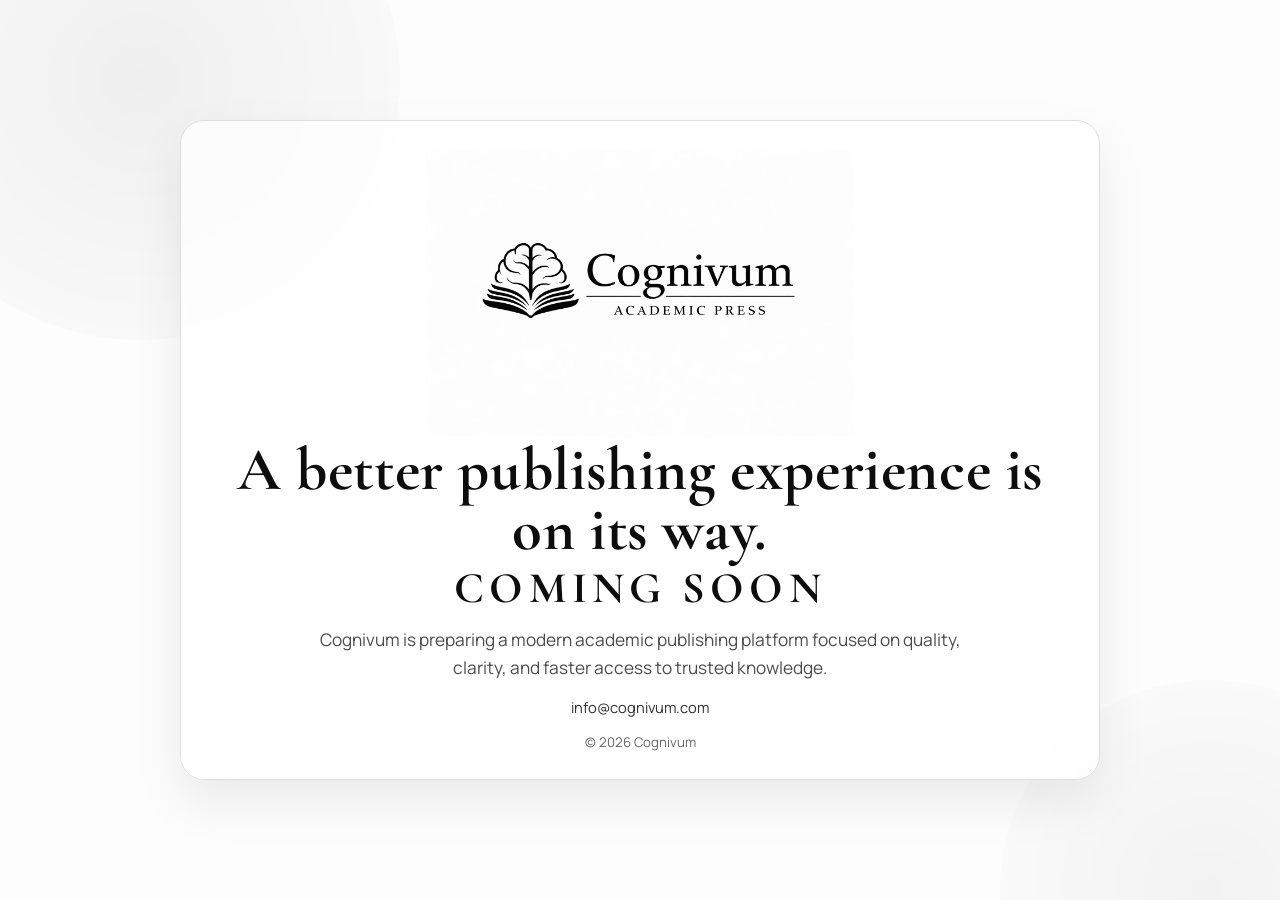
==== index.html @ 84da59ff "responsive fixed" ====
<!doctype html>
<html lang="en">
  <head>
    <meta charset="UTF-8" />
    <meta name="viewport" content="width=device-width, initial-scale=1.0" />
    <title>Cognivum | Coming Soon</title>
    <meta
      name="description"
      content="Cognivum is launching soon. Leave your email and be among the first to hear about it."
    />

    <link rel="preconnect" href="https://fonts.googleapis.com" />
    <link rel="preconnect" href="https://fonts.gstatic.com" crossorigin />
    <link
      href="https://fonts.googleapis.com/css2?family=Cormorant+Garamond:wght@500;600;700&family=Manrope:wght@400;500;700&display=swap"
      rel="stylesheet"
    />

    <style>
      :root {
        --bg: #fdfdfd;
        --ink: #0d0d0d;
        --muted: #4c4c4c;
        --line: #dedede;
        --panel: rgba(255, 255, 255, 0.72);
      }

      * {
        box-sizing: border-box;
      }

      html,
      body {
        width: 100%;
      }

      body {
        margin: 0;
        min-height: 100vh;
        min-height: 100svh;
        font-family: "Manrope", sans-serif;
        color: var(--ink);
        background: var(--bg);
        display: grid;
        place-items: center;
        overflow-x: hidden;
        overflow-y: auto;
        padding: clamp(0.75rem, 2vh, 1.5rem);
      }

      
      body::before,
      body::after {
        content: "";
        position: fixed;
        border-radius: 999px;
        pointer-events: none;
        z-index: 0;
      }

      body::before {
        width: min(60vw, 520px);
        height: min(60vw, 520px);
        background: radial-gradient(circle, rgba(0, 0, 0, 0.055), rgba(0, 0, 0, 0));
        top: -180px;
        left: -120px;
        animation: drift 14s ease-in-out infinite;
      }

      body::after {
        width: min(52vw, 420px);
        height: min(52vw, 420px);
        background: radial-gradient(circle, rgba(0, 0, 0, 0.045), rgba(0, 0, 0, 0));
        right: -140px;
        bottom: -200px;
        animation: drift 16s ease-in-out infinite reverse;
      }

      .shell {
        width: min(920px, 100%);
        position: relative;
        z-index: 1;
        border: 1px solid var(--line);
        border-radius: 24px;
        padding: clamp(1rem, 2.2vw, 2.2rem);
        background: var(--panel);
        backdrop-filter: blur(4px);
        box-shadow: 0 22px 50px rgba(0, 0, 0, 0.08);
        text-align: center;
        display: flex;
        flex-direction: column;
        align-items: center;
        max-height: calc(100svh - clamp(1.5rem, 4vh, 3rem));
        overflow: auto;
      }

      .logo-wrap {
        margin: 0;
        display: inline-block;
      }

      .logo {
        width: min(430px, 78vw);
        height: auto;
        display: block;
      }

      h1 {
        margin: 0.3rem 0 0;
        font-family: "Cormorant Garamond", serif;
        font-size: clamp(1.7rem, 5vw, 3.8rem);
        line-height: 0.98;
        letter-spacing: 0.01em;
      }

      .soon {
        display: block;
        margin-top: 0.18em;
        font-size: 0.72em;
        letter-spacing: 0.12em;
        text-transform: uppercase;
      }

      .lead {
        margin: 1rem 0 0;
        max-width: 60ch;
        color: var(--muted);
        font-size: clamp(0.95rem, 1.5vw, 1.08rem);
        line-height: 1.58;
        margin-left: auto;
        margin-right: auto;
      }

      .brand {
        margin: 1rem 0 0;
        font-size: 0.83rem;
        color: #656565;
      }

      .contact {
        margin: 1rem 0 0;
        font-size: 0.92rem;
        color: #303030;
      }

      .contact a {
        color: inherit;
        text-decoration: none;
      }

      .contact a:hover {
        text-decoration: underline;
      }

      .shell > * {
        opacity: 0;
        transform: translateY(12px);
        animation: rise 0.58s ease forwards;
      }

      .shell > *:nth-child(2) {
        animation-delay: 0.08s;
      }

      .shell > *:nth-child(3) {
        animation-delay: 0.16s;
      }

      .shell > *:nth-child(4) {
        animation-delay: 0.24s;
      }

      @keyframes drift {
        0%,
        100% {
          transform: translate(0, 0);
        }
        50% {
          transform: translate(16px, -18px);
        }
      }

      @keyframes rise {
        to {
          opacity: 1;
          transform: translateY(0);
        }
      }

      @media (max-width: 640px) {
        .shell {
          border-radius: 16px;
        }
      }

      @media (max-height: 780px) {
        .shell {
          padding: clamp(0.85rem, 1.8vw, 1.4rem);
        }

        h1 {
          font-size: clamp(1.45rem, 4.6vw, 2.7rem);
        }

        .lead {
          margin-top: 0.7rem;
          font-size: clamp(0.9rem, 1.35vw, 1rem);
          line-height: 1.45;
        }

        .contact,
        .brand {
          margin-top: 0.7rem;
        }
      }
    </style>
  </head>
  <body>
    <main class="shell">
      <figure class="logo-wrap" aria-label="Cognivum logo">
        <img class="logo" src="cognivum-logo.png" alt="Cognivum Academic Press" />
      </figure>

      <h1>
        A better publishing experience is on its way.
        <span class="soon">Coming Soon</span>
      </h1>

      <p class="lead">
        Cognivum is preparing a modern academic publishing platform focused on quality,
        clarity, and faster access to trusted knowledge.
      </p>

      <p class="contact">
        <a href="mailto:info@cognivum.com">info@cognivum.com</a>
      </p>

      <p class="brand">© <span id="year"></span> Cognivum</p>
    </main>

    <script>
      const yearEl = document.getElementById("year");

      yearEl.textContent = new Date().getFullYear();
    </script>
  </body>
</html>
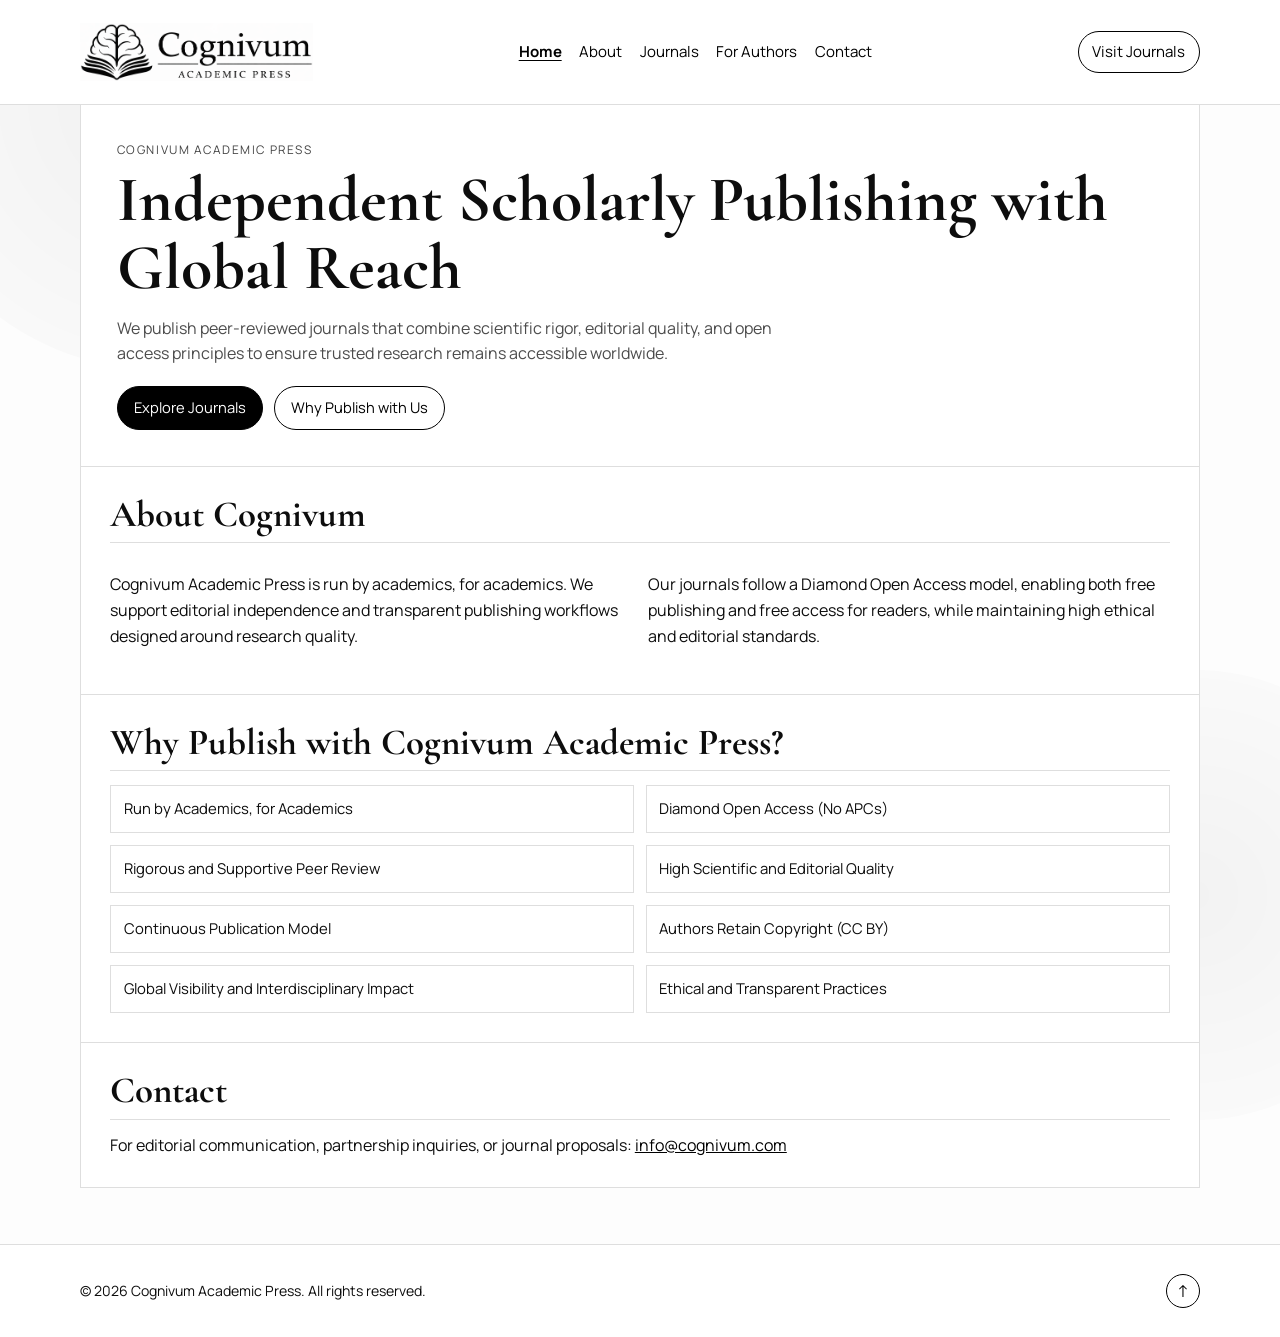
==== commit 012ab76e: "feat(routing): proxy /journals to OJS origin and redirect cjs host" ====
--- a/index.html
+++ b/index.html
@@ -3,10 +3,10 @@
   <head>
     <meta charset="UTF-8" />
     <meta name="viewport" content="width=device-width, initial-scale=1.0" />
-    <title>Cognivum | Coming Soon</title>
+    <title>Cognivum Academic Press</title>
     <meta
       name="description"
-      content="Cognivum is launching soon. Leave your email and be among the first to hear about it."
+      content="Cognivum Academic Press is an independent academic publisher focused on rigorous peer review, diamond open access, and global research visibility."
     />
 
     <link rel="preconnect" href="https://fonts.googleapis.com" />
@@ -16,232 +16,99 @@
       rel="stylesheet"
     />
 
-    <style>
-      :root {
-        --bg: #fdfdfd;
-        --ink: #0d0d0d;
-        --muted: #4c4c4c;
-        --line: #dedede;
-        --panel: rgba(255, 255, 255, 0.72);
+    <link rel="stylesheet" href="./styles.css" />
+  </head>
+  <body id="top">
+    <header class="site-header">
+      <div class="header-inner wrap">
+        <a class="brand" href="/" aria-label="Cognivum home">
+          <img src="./assets/cognivum-logo-small.png" alt="Cognivum Academic Press" />
+        </a>
+
+        <nav class="main-nav" aria-label="Primary">
+          <a class="is-active" href="/">Home</a>
+          <a href="#about">About</a>
+          <a href="/journals">Journals</a>
+          <a href="#for-authors">For Authors</a>
+          <a href="#contact">Contact</a>
+        </nav>
+
+        <a class="cta" href="/journals">Visit Journals</a>
+      </div>
+    </header>
+
+    <main id="home">
+      <section class="hero wrap">
+        <p class="eyebrow">Cognivum Academic Press</p>
+        <h1>Independent Scholarly Publishing with Global Reach</h1>
+        <p class="lead">
+          We publish peer-reviewed journals that combine scientific rigor, editorial quality,
+          and open access principles to ensure trusted research remains accessible worldwide.
+        </p>
+        <div class="hero-actions">
+          <a class="button button-solid" href="/journals">Explore Journals</a>
+          <a class="button button-ghost" href="#for-authors">Why Publish with Us</a>
+        </div>
+      </section>
+
+      <section class="block wrap" id="about">
+        <div class="block-head">
+          <h2>About Cognivum</h2>
+        </div>
+        <div class="about-grid">
+          <p>
+            Cognivum Academic Press is run by academics, for academics. We support editorial
+            independence and transparent publishing workflows designed around research quality.
+          </p>
+          <p>
+            Our journals follow a Diamond Open Access model, enabling both free publishing and
+            free access for readers, while maintaining high ethical and editorial standards.
+          </p>
+        </div>
+      </section>
+
+      <section class="block wrap" id="for-authors">
+        <div class="block-head">
+          <h2>Why Publish with Cognivum Academic Press?</h2>
+        </div>
+
+        <ul class="value-grid">
+          <li>Run by Academics, for Academics</li>
+          <li>Diamond Open Access (No APCs)</li>
+          <li>Rigorous and Supportive Peer Review</li>
+          <li>High Scientific and Editorial Quality</li>
+          <li>Continuous Publication Model</li>
+          <li>Authors Retain Copyright (CC BY)</li>
+          <li>Global Visibility and Interdisciplinary Impact</li>
+          <li>Ethical and Transparent Practices</li>
+        </ul>
+      </section>
+
+      <section class="block wrap" id="contact">
+        <div class="block-head">
+          <h2>Contact</h2>
+        </div>
+        <p>
+          For editorial communication, partnership inquiries, or journal proposals:
+          <a href="mailto:info@cognivum.com">info@cognivum.com</a>
+        </p>
+      </section>
+    </main>
+
+    <footer class="site-footer">
+      <div class="wrap footer-inner">
+        <p>© <span id="year"></span> Cognivum Academic Press. All rights reserved.</p>
+        <a class="back-to-top" href="#top" aria-label="Back to top" title="Back to top">↑</a>
+      </div>
+    </footer>
+
+    <script>
+      if (location.protocol.startsWith("http") && location.pathname.endsWith("/index.html")) {
+        const cleaned = location.pathname.replace(/\/index\.html$/, "/");
+        history.replaceState({}, "", cleaned + location.search + location.hash);
       }
 
-      * {
-        box-sizing: border-box;
-      }
-
-      html,
-      body {
-        width: 100%;
-      }
-
-      body {
-        margin: 0;
-        min-height: 100vh;
-        min-height: 100svh;
-        font-family: "Manrope", sans-serif;
-        color: var(--ink);
-        background: var(--bg);
-        display: grid;
-        place-items: center;
-        overflow-x: hidden;
-        overflow-y: auto;
-        padding: clamp(0.75rem, 2vh, 1.5rem);
-      }
-
-      
-      body::before,
-      body::after {
-        content: "";
-        position: fixed;
-        border-radius: 999px;
-        pointer-events: none;
-        z-index: 0;
-      }
-
-      body::before {
-        width: min(60vw, 520px);
-        height: min(60vw, 520px);
-        background: radial-gradient(circle, rgba(0, 0, 0, 0.055), rgba(0, 0, 0, 0));
-        top: -180px;
-        left: -120px;
-        animation: drift 14s ease-in-out infinite;
-      }
-
-      body::after {
-        width: min(52vw, 420px);
-        height: min(52vw, 420px);
-        background: radial-gradient(circle, rgba(0, 0, 0, 0.045), rgba(0, 0, 0, 0));
-        right: -140px;
-        bottom: -200px;
-        animation: drift 16s ease-in-out infinite reverse;
-      }
-
-      .shell {
-        width: min(920px, 100%);
-        position: relative;
-        z-index: 1;
-        border: 1px solid var(--line);
-        border-radius: 24px;
-        padding: clamp(1rem, 2.2vw, 2.2rem);
-        background: var(--panel);
-        backdrop-filter: blur(4px);
-        box-shadow: 0 22px 50px rgba(0, 0, 0, 0.08);
-        text-align: center;
-        display: flex;
-        flex-direction: column;
-        align-items: center;
-        max-height: calc(100svh - clamp(1.5rem, 4vh, 3rem));
-        overflow: auto;
-      }
-
-      .logo-wrap {
-        margin: 0;
-        display: inline-block;
-      }
-
-      .logo {
-        width: min(430px, 78vw);
-        height: auto;
-        display: block;
-      }
-
-      h1 {
-        margin: 0.3rem 0 0;
-        font-family: "Cormorant Garamond", serif;
-        font-size: clamp(1.7rem, 5vw, 3.8rem);
-        line-height: 0.98;
-        letter-spacing: 0.01em;
-      }
-
-      .soon {
-        display: block;
-        margin-top: 0.18em;
-        font-size: 0.72em;
-        letter-spacing: 0.12em;
-        text-transform: uppercase;
-      }
-
-      .lead {
-        margin: 1rem 0 0;
-        max-width: 60ch;
-        color: var(--muted);
-        font-size: clamp(0.95rem, 1.5vw, 1.08rem);
-        line-height: 1.58;
-        margin-left: auto;
-        margin-right: auto;
-      }
-
-      .brand {
-        margin: 1rem 0 0;
-        font-size: 0.83rem;
-        color: #656565;
-      }
-
-      .contact {
-        margin: 1rem 0 0;
-        font-size: 0.92rem;
-        color: #303030;
-      }
-
-      .contact a {
-        color: inherit;
-        text-decoration: none;
-      }
-
-      .contact a:hover {
-        text-decoration: underline;
-      }
-
-      .shell > * {
-        opacity: 0;
-        transform: translateY(12px);
-        animation: rise 0.58s ease forwards;
-      }
-
-      .shell > *:nth-child(2) {
-        animation-delay: 0.08s;
-      }
-
-      .shell > *:nth-child(3) {
-        animation-delay: 0.16s;
-      }
-
-      .shell > *:nth-child(4) {
-        animation-delay: 0.24s;
-      }
-
-      @keyframes drift {
-        0%,
-        100% {
-          transform: translate(0, 0);
-        }
-        50% {
-          transform: translate(16px, -18px);
-        }
-      }
-
-      @keyframes rise {
-        to {
-          opacity: 1;
-          transform: translateY(0);
-        }
-      }
-
-      @media (max-width: 640px) {
-        .shell {
-          border-radius: 16px;
-        }
-      }
-
-      @media (max-height: 780px) {
-        .shell {
-          padding: clamp(0.85rem, 1.8vw, 1.4rem);
-        }
-
-        h1 {
-          font-size: clamp(1.45rem, 4.6vw, 2.7rem);
-        }
-
-        .lead {
-          margin-top: 0.7rem;
-          font-size: clamp(0.9rem, 1.35vw, 1rem);
-          line-height: 1.45;
-        }
-
-        .contact,
-        .brand {
-          margin-top: 0.7rem;
-        }
-      }
-    </style>
-  </head>
-  <body>
-    <main class="shell">
-      <figure class="logo-wrap" aria-label="Cognivum logo">
-        <img class="logo" src="cognivum-logo.png" alt="Cognivum Academic Press" />
-      </figure>
-
-      <h1>
-        A better publishing experience is on its way.
-        <span class="soon">Coming Soon</span>
-      </h1>
-
-      <p class="lead">
-        Cognivum is preparing a modern academic publishing platform focused on quality,
-        clarity, and faster access to trusted knowledge.
-      </p>
-
-      <p class="contact">
-        <a href="mailto:info@cognivum.com">info@cognivum.com</a>
-      </p>
-
-      <p class="brand">© <span id="year"></span> Cognivum</p>
-    </main>
-
-    <script>
-      const yearEl = document.getElementById("year");
-
-      yearEl.textContent = new Date().getFullYear();
+      document.getElementById("year").textContent = new Date().getFullYear();
     </script>
   </body>
 </html>
--- a/styles.css
+++ b/styles.css
@@ -0,0 +1,366 @@
+:root {
+  --bg: #fdfdfd;
+  --ink: #0d0d0d;
+  --muted: #4c4c4c;
+  --line: #dedede;
+  --panel: #ffffff;
+}
+
+* {
+  box-sizing: border-box;
+}
+
+html,
+body {
+  margin: 0;
+  padding: 0;
+}
+
+body {
+  font-family: "Manrope", sans-serif;
+  color: var(--ink);
+  background: var(--bg);
+  line-height: 1.6;
+}
+
+body::before,
+body::after {
+  content: "";
+  position: fixed;
+  border-radius: 999px;
+  pointer-events: none;
+  z-index: -1;
+}
+
+body::before {
+  width: min(58vw, 540px);
+  height: min(58vw, 540px);
+  background: radial-gradient(circle, rgba(0, 0, 0, 0.05), rgba(0, 0, 0, 0));
+  top: -170px;
+  left: -110px;
+}
+
+body::after {
+  width: min(52vw, 450px);
+  height: min(52vw, 450px);
+  background: radial-gradient(circle, rgba(0, 0, 0, 0.042), rgba(0, 0, 0, 0));
+  right: -140px;
+  bottom: -220px;
+}
+
+.wrap {
+  width: min(1120px, 92vw);
+  margin: 0 auto;
+}
+
+.site-header {
+  position: sticky;
+  top: 0;
+  z-index: 100;
+  border-bottom: 1px solid var(--line);
+  background: #fff;
+}
+
+.header-inner {
+  min-height: 104px;
+  display: grid;
+  grid-template-columns: auto 1fr auto;
+  align-items: center;
+  gap: 0.75rem;
+}
+
+.brand img {
+  display: block;
+  height: 58px;
+  width: auto;
+}
+
+.main-nav {
+  display: flex;
+  justify-content: center;
+  gap: 1.1rem;
+  flex-wrap: wrap;
+}
+
+.main-nav a,
+.cta {
+  text-decoration: none;
+  color: #000;
+  font-size: 0.94rem;
+}
+
+.main-nav a:hover,
+.cta:hover {
+  text-decoration: underline;
+}
+
+.cta {
+  border: 1px solid #000;
+  padding: 0.48rem 0.86rem;
+  border-radius: 999px;
+  text-decoration: none;
+}
+
+main {
+  padding-bottom: 3.5rem;
+}
+
+#about,
+#for-authors,
+#contact,
+#journals-list {
+  scroll-margin-top: 84px;
+}
+
+.hero {
+  margin-top: 0;
+  border: 1px solid var(--line);
+  border-top: none;
+  border-radius: 0;
+  padding: clamp(1.2rem, 2.8vw, 2.7rem);
+  background: var(--panel);
+  box-shadow: none;
+}
+
+.eyebrow {
+  margin: 0;
+  text-transform: uppercase;
+  letter-spacing: 0.13em;
+  font-size: 0.74rem;
+  color: #434343;
+}
+
+h1,
+h2,
+h3 {
+  font-family: "Cormorant Garamond", serif;
+  line-height: 1.05;
+  margin: 0;
+}
+
+h1 {
+  font-size: clamp(2rem, 5vw, 4.2rem);
+  margin-top: 0.42rem;
+}
+
+h2 {
+  font-size: clamp(1.4rem, 2.9vw, 2.3rem);
+}
+
+h3 {
+  font-size: clamp(1.2rem, 2vw, 1.7rem);
+}
+
+.lead {
+  margin: 0.92rem 0 0;
+  max-width: 68ch;
+  color: var(--muted);
+}
+
+.hero-actions {
+  display: flex;
+  gap: 0.72rem;
+  flex-wrap: wrap;
+  margin-top: 1.2rem;
+}
+
+.button {
+  display: inline-block;
+  text-decoration: none;
+  border-radius: 999px;
+  padding: 0.58rem 1rem;
+  font-size: 0.92rem;
+  border: 1px solid #000;
+}
+
+.button-solid {
+  background: #000;
+  color: #fff;
+}
+
+.button-ghost {
+  background: transparent;
+  color: #000;
+}
+
+.block {
+  margin-top: 0;
+  border: 1px solid var(--line);
+  border-top: none;
+  border-radius: 0;
+  padding: clamp(1rem, 2.4vw, 1.8rem);
+  background: #fff;
+}
+
+.block-head {
+  display: flex;
+  align-items: baseline;
+  justify-content: space-between;
+  gap: 1rem;
+  margin-bottom: 0.82rem;
+  padding-bottom: 0.5rem;
+  border-bottom: 1px solid var(--line);
+}
+
+.block-head a {
+  color: #000;
+  text-decoration: none;
+  font-size: 0.88rem;
+}
+
+.block-head a:hover {
+  text-decoration: underline;
+}
+
+.about-grid {
+  display: grid;
+  grid-template-columns: 1fr 1fr;
+  gap: 1rem;
+}
+
+.journal-list,
+.value-grid {
+  list-style: none;
+  margin: 0;
+  padding: 0;
+}
+
+.journal-list {
+  display: flex;
+  flex-direction: column;
+  gap: 1rem;
+}
+
+.journal-card {
+  border: 1px solid var(--line);
+  border-radius: 0;
+  padding: 1rem 1.05rem;
+  background: #fff;
+  width: 100%;
+}
+
+.journal-card p {
+  margin: 0.42rem 0 0.62rem;
+  color: var(--muted);
+  font-size: 0.94rem;
+}
+
+.journal-card a {
+  color: #000;
+  font-size: 0.88rem;
+}
+
+.journal-card h3 a {
+  color: #000;
+  text-decoration: none;
+  font-size: inherit;
+}
+
+.journal-card h3 a:hover {
+  text-decoration: underline;
+}
+
+.value-grid {
+  display: grid;
+  grid-template-columns: repeat(2, minmax(0, 1fr));
+  gap: 0.7rem;
+}
+
+.value-grid li {
+  border: 1px solid var(--line);
+  border-radius: 0;
+  padding: 0.72rem 0.8rem;
+  background: #fff;
+  font-size: 0.93rem;
+}
+
+#contact p {
+  margin: 0;
+}
+
+#contact a {
+  color: #000;
+}
+
+.site-footer {
+  border-top: 1px solid var(--line);
+  background: #fff;
+}
+
+.footer-inner {
+  min-height: 92px;
+  display: flex;
+  flex-direction: row;
+  justify-content: space-between;
+  align-items: center;
+  gap: 0.8rem;
+  padding: 0.7rem 0;
+}
+
+.footer-inner p {
+  order: 1;
+  margin: 0;
+  font-size: 0.88rem;
+  text-align: left;
+}
+
+.back-to-top {
+  order: 2;
+  display: inline-flex;
+  align-items: center;
+  justify-content: center;
+  width: 2.15rem;
+  height: 2.15rem;
+  border: 1px solid #000;
+  border-radius: 999px;
+  color: #000;
+  text-decoration: none;
+  font-size: 1.05rem;
+  line-height: 1;
+}
+
+.back-to-top:hover {
+  background: #000;
+  color: #fff;
+}
+
+@media (max-width: 920px) {
+  .header-inner {
+    grid-template-columns: 1fr;
+    min-height: 84px;
+    padding: 0.4rem 0;
+    justify-items: center;
+    gap: 0.55rem;
+  }
+
+  .brand img {
+    height: 48px;
+  }
+
+  .footer-inner {
+    min-height: 78px;
+    gap: 0.6rem;
+    padding: 0.55rem 0;
+  }
+
+  .footer-inner p {
+    font-size: 0.82rem;
+  }
+
+  .back-to-top {
+    width: 1.95rem;
+    height: 1.95rem;
+    font-size: 0.95rem;
+  }
+
+  .about-grid,
+  .value-grid {
+    grid-template-columns: 1fr;
+  }
+}
+
+.main-nav a.is-active {
+  font-weight: 700;
+  text-decoration: underline;
+  text-underline-offset: 3px;
+}
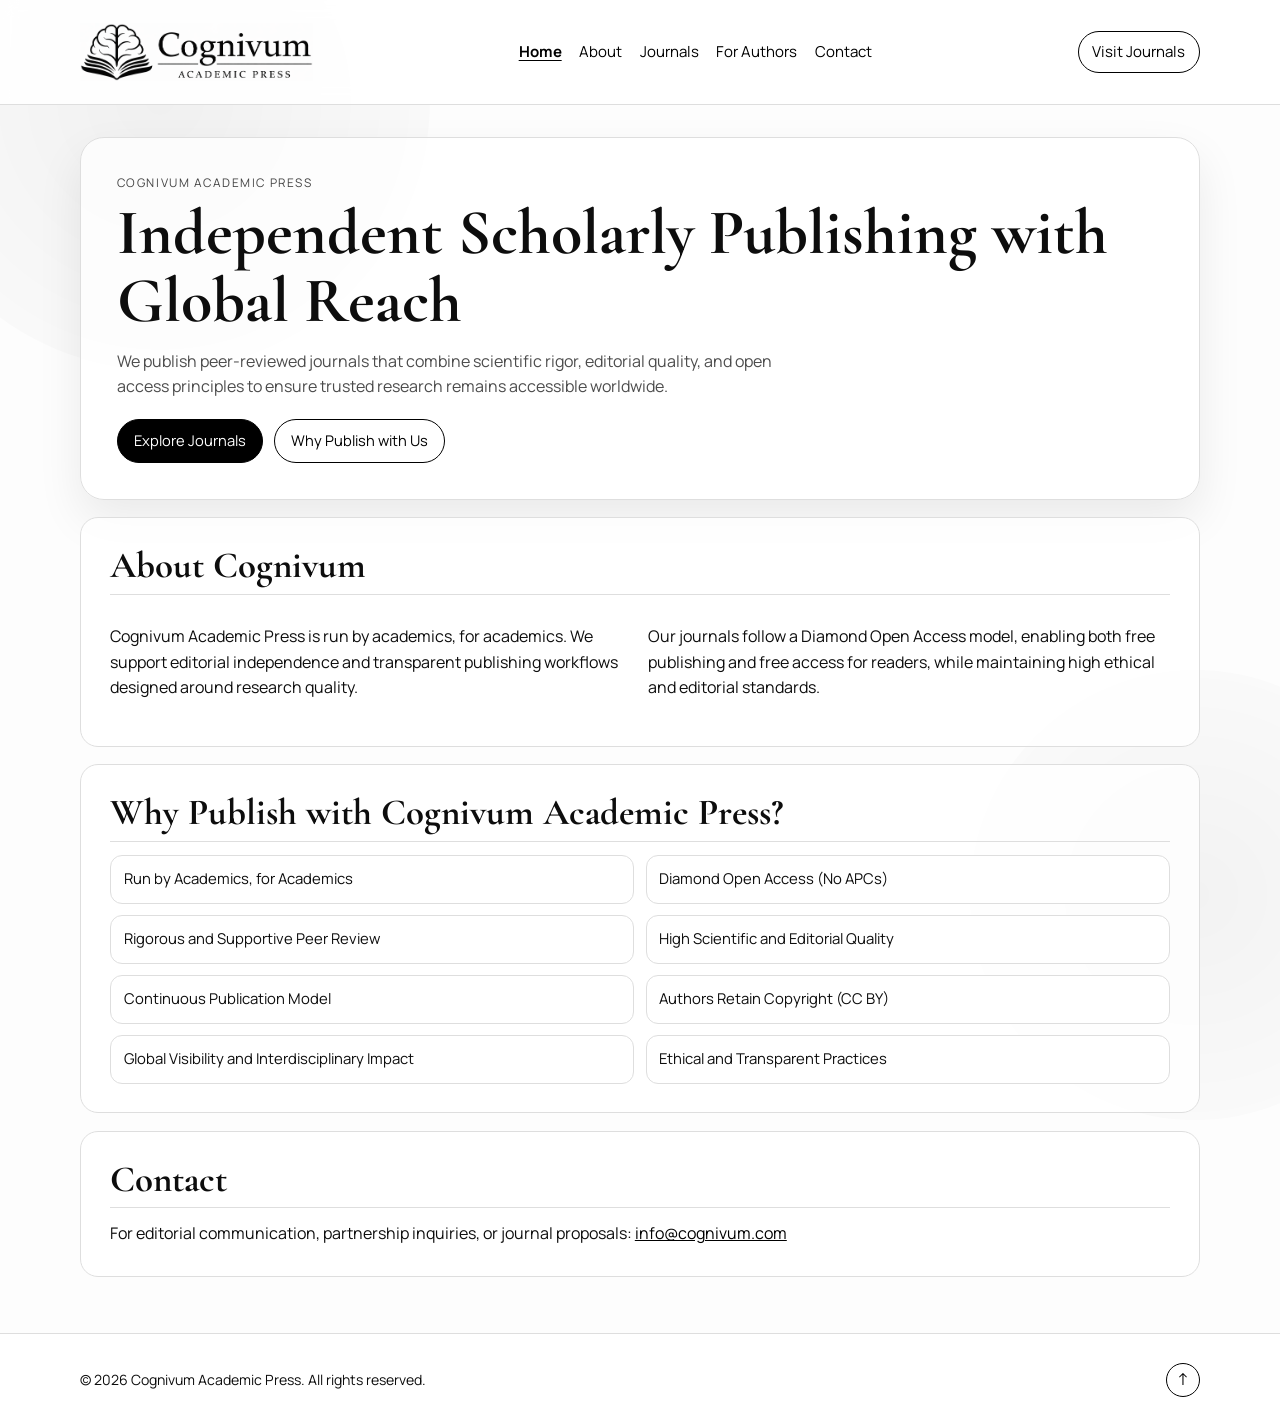
==== commit 6cf69636: "header ve footer converted to a component" ====
--- a/index.html
+++ b/index.html
@@ -16,26 +16,12 @@
       rel="stylesheet"
     />
 
+    <link rel="stylesheet" href="./assets/global-header.css" />
+    <link rel="stylesheet" href="./assets/global-footer.css" />
     <link rel="stylesheet" href="./styles.css" />
   </head>
   <body id="top">
-    <header class="site-header">
-      <div class="header-inner wrap">
-        <a class="brand" href="/" aria-label="Cognivum home">
-          <img src="./assets/cognivum-logo-small.png" alt="Cognivum Academic Press" />
-        </a>
-
-        <nav class="main-nav" aria-label="Primary">
-          <a class="is-active" href="/">Home</a>
-          <a href="#about">About</a>
-          <a href="/journals">Journals</a>
-          <a href="#for-authors">For Authors</a>
-          <a href="#contact">Contact</a>
-        </nav>
-
-        <a class="cta" href="/journals">Visit Journals</a>
-      </div>
-    </header>
+    <cognivum-global-header active="home" logo-src="./assets/cognivum-logo-small.png"></cognivum-global-header>
 
     <main id="home">
       <section class="hero wrap">
@@ -95,20 +81,15 @@
       </section>
     </main>
 
-    <footer class="site-footer">
-      <div class="wrap footer-inner">
-        <p>© <span id="year"></span> Cognivum Academic Press. All rights reserved.</p>
-        <a class="back-to-top" href="#top" aria-label="Back to top" title="Back to top">↑</a>
-      </div>
-    </footer>
+    <cognivum-global-footer></cognivum-global-footer>
 
     <script>
       if (location.protocol.startsWith("http") && location.pathname.endsWith("/index.html")) {
         const cleaned = location.pathname.replace(/\/index\.html$/, "/");
         history.replaceState({}, "", cleaned + location.search + location.hash);
       }
-
-      document.getElementById("year").textContent = new Date().getFullYear();
     </script>
+    <script src="./assets/global-header.js"></script>
+    <script src="./assets/global-footer.js"></script>
   </body>
 </html>
--- a/assets/global-header.css
+++ b/assets/global-header.css
@@ -0,0 +1,135 @@
+:root {
+  --cgv-header-height: 104px;
+}
+
+.cgv-header {
+  position: sticky;
+  top: 0;
+  z-index: 100;
+  border-bottom: 1px solid #dedede;
+  background: rgba(255, 255, 255, 0.9);
+  backdrop-filter: blur(8px);
+}
+
+.cgv-header__inner {
+  width: min(1120px, 92vw);
+  margin: 0 auto;
+  min-height: 104px;
+  display: grid;
+  grid-template-columns: auto 1fr auto;
+  align-items: center;
+  gap: 0.75rem;
+}
+
+.cgv-brand img {
+  display: block;
+  height: 58px;
+  width: auto;
+}
+
+.cgv-nav {
+  display: flex;
+  justify-content: center;
+  gap: 1.1rem;
+  flex-wrap: wrap;
+  position: relative;
+  overflow: visible;
+}
+
+.cgv-nav__link,
+.cgv-cta {
+  text-decoration: none;
+  color: #000;
+  font-size: 0.94rem;
+}
+
+.cgv-nav__link:hover,
+.cgv-cta:hover {
+  text-decoration: underline;
+}
+
+.cgv-cta {
+  border: 1px solid #000;
+  padding: 0.48rem 0.86rem;
+  border-radius: 999px;
+}
+
+.cgv-nav__link.is-active {
+  font-weight: 700;
+  text-decoration: underline;
+  text-underline-offset: 3px;
+}
+
+.cgv-dropdown {
+  position: relative;
+  display: inline-flex;
+  align-items: center;
+}
+
+.cgv-dropdown__menu {
+  position: absolute;
+  left: 50%;
+  top: 100%;
+  transform: translateX(-50%) translateY(4px);
+  min-width: 390px;
+  max-width: min(92vw, 520px);
+  background: #fff;
+  border: 1px solid #dedede;
+  border-radius: 12px;
+  box-shadow: 0 16px 34px rgba(0, 0, 0, 0.12);
+  padding: 0.46rem;
+  display: flex;
+  flex-direction: column;
+  gap: 0.1rem;
+  opacity: 0;
+  visibility: hidden;
+  pointer-events: none;
+  transition: opacity 0.16s ease, transform 0.16s ease, visibility 0.16s ease;
+  z-index: 120;
+}
+
+.cgv-dropdown__item {
+  display: block;
+  font-size: 0.86rem;
+  line-height: 1.35;
+  padding: 0.48rem 0.58rem;
+  border-radius: 8px;
+  text-decoration: none;
+  color: #000;
+}
+
+.cgv-dropdown__item:hover {
+  background: #f4f4f4;
+  text-decoration: none;
+}
+
+.cgv-dropdown:hover .cgv-dropdown__menu,
+.cgv-dropdown:focus-within .cgv-dropdown__menu {
+  opacity: 1;
+  visibility: visible;
+  pointer-events: auto;
+  transform: translateX(-50%) translateY(0);
+}
+
+@media (max-width: 920px) {
+  :root {
+    --cgv-header-height: 84px;
+  }
+
+  .cgv-header__inner {
+    grid-template-columns: 1fr;
+    min-height: 84px;
+    padding: 0.4rem 0;
+    justify-items: center;
+    gap: 0.55rem;
+  }
+
+  .cgv-brand img {
+    height: 48px;
+  }
+
+  .cgv-dropdown__menu {
+    min-width: 300px;
+    max-width: min(92vw, 360px);
+  }
+}
--- a/assets/global-footer.css
+++ b/assets/global-footer.css
@@ -0,0 +1,59 @@
+.cgv-footer {
+  border-top: 1px solid #dedede;
+  background: #fff;
+}
+
+.cgv-footer__inner {
+  width: min(1120px, 92vw);
+  margin: 0 auto;
+  min-height: 92px;
+  display: flex;
+  justify-content: space-between;
+  align-items: center;
+  gap: 0.8rem;
+  padding: 0.7rem 0;
+}
+
+.cgv-footer__inner p {
+  margin: 0;
+  font-size: 0.88rem;
+  text-align: left;
+}
+
+.cgv-back-to-top {
+  display: inline-flex;
+  align-items: center;
+  justify-content: center;
+  width: 2.15rem;
+  height: 2.15rem;
+  border: 1px solid #000;
+  border-radius: 999px;
+  color: #000;
+  text-decoration: none;
+  font-size: 1.05rem;
+  line-height: 1;
+}
+
+.cgv-back-to-top:hover {
+  background: #000;
+  color: #fff;
+}
+
+@media (max-width: 920px) {
+  .cgv-footer__inner {
+    min-height: 78px;
+    gap: 0.6rem;
+    padding: 0.55rem 0;
+  }
+
+  .cgv-footer__inner p {
+    font-size: 0.82rem;
+  }
+
+  .cgv-back-to-top {
+    width: 1.95rem;
+    height: 1.95rem;
+    font-size: 0.95rem;
+  }
+}
+
--- a/styles.css
+++ b/styles.css
@@ -3,7 +3,7 @@
   --ink: #0d0d0d;
   --muted: #4c4c4c;
   --line: #dedede;
-  --panel: #ffffff;
+  --panel: rgba(255, 255, 255, 0.74);
 }
 
 * {
@@ -58,7 +58,8 @@
   top: 0;
   z-index: 100;
   border-bottom: 1px solid var(--line);
-  background: #fff;
+  background: rgba(255, 255, 255, 0.9);
+  backdrop-filter: blur(8px);
 }
 
 .header-inner {
@@ -80,6 +81,8 @@
   justify-content: center;
   gap: 1.1rem;
   flex-wrap: wrap;
+  position: relative;
+  overflow: visible;
 }
 
 .main-nav a,
@@ -92,6 +95,56 @@
 .main-nav a:hover,
 .cta:hover {
   text-decoration: underline;
+}
+
+.nav-dropdown {
+  position: relative;
+  display: inline-flex;
+  align-items: center;
+}
+
+.dropdown-menu {
+  position: absolute;
+  left: 50%;
+  top: 100%;
+  transform: translateX(-50%) translateY(4px);
+  min-width: 390px;
+  max-width: min(92vw, 520px);
+  background: #fff;
+  border: 1px solid var(--line);
+  border-radius: 12px;
+  box-shadow: 0 16px 34px rgba(0, 0, 0, 0.12);
+  padding: 0.46rem;
+  display: flex;
+  flex-direction: column;
+  gap: 0.1rem;
+  opacity: 0;
+  visibility: hidden;
+  pointer-events: none;
+  transition: opacity 0.16s ease, transform 0.16s ease, visibility 0.16s ease;
+  z-index: 120;
+}
+
+.dropdown-menu a {
+  display: block;
+  font-size: 0.86rem;
+  line-height: 1.35;
+  padding: 0.48rem 0.58rem;
+  border-radius: 8px;
+  text-decoration: none;
+}
+
+.dropdown-menu a:hover {
+  background: #f4f4f4;
+  text-decoration: none;
+}
+
+.nav-dropdown:hover .dropdown-menu,
+.nav-dropdown:focus-within .dropdown-menu {
+  opacity: 1;
+  visibility: visible;
+  pointer-events: auto;
+  transform: translateX(-50%) translateY(0);
 }
 
 .cta {
@@ -113,13 +166,12 @@
 }
 
 .hero {
-  margin-top: 0;
+  margin-top: 2rem;
   border: 1px solid var(--line);
-  border-top: none;
-  border-radius: 0;
+  border-radius: 24px;
   padding: clamp(1.2rem, 2.8vw, 2.7rem);
   background: var(--panel);
-  box-shadow: none;
+  box-shadow: 0 20px 46px rgba(0, 0, 0, 0.08);
 }
 
 .eyebrow {
@@ -184,12 +236,11 @@
 }
 
 .block {
-  margin-top: 0;
+  margin-top: 1.1rem;
   border: 1px solid var(--line);
-  border-top: none;
-  border-radius: 0;
+  border-radius: 18px;
   padding: clamp(1rem, 2.4vw, 1.8rem);
-  background: #fff;
+  background: rgba(255, 255, 255, 0.8);
 }
 
 .block-head {
@@ -233,7 +284,7 @@
 
 .journal-card {
   border: 1px solid var(--line);
-  border-radius: 0;
+  border-radius: 14px;
   padding: 1rem 1.05rem;
   background: #fff;
   width: 100%;
@@ -268,7 +319,7 @@
 
 .value-grid li {
   border: 1px solid var(--line);
-  border-radius: 0;
+  border-radius: 12px;
   padding: 0.72rem 0.8rem;
   background: #fff;
   font-size: 0.93rem;
@@ -357,6 +408,11 @@
   .value-grid {
     grid-template-columns: 1fr;
   }
+
+  .dropdown-menu {
+    min-width: 300px;
+    max-width: min(92vw, 360px);
+  }
 }
 
 .main-nav a.is-active {
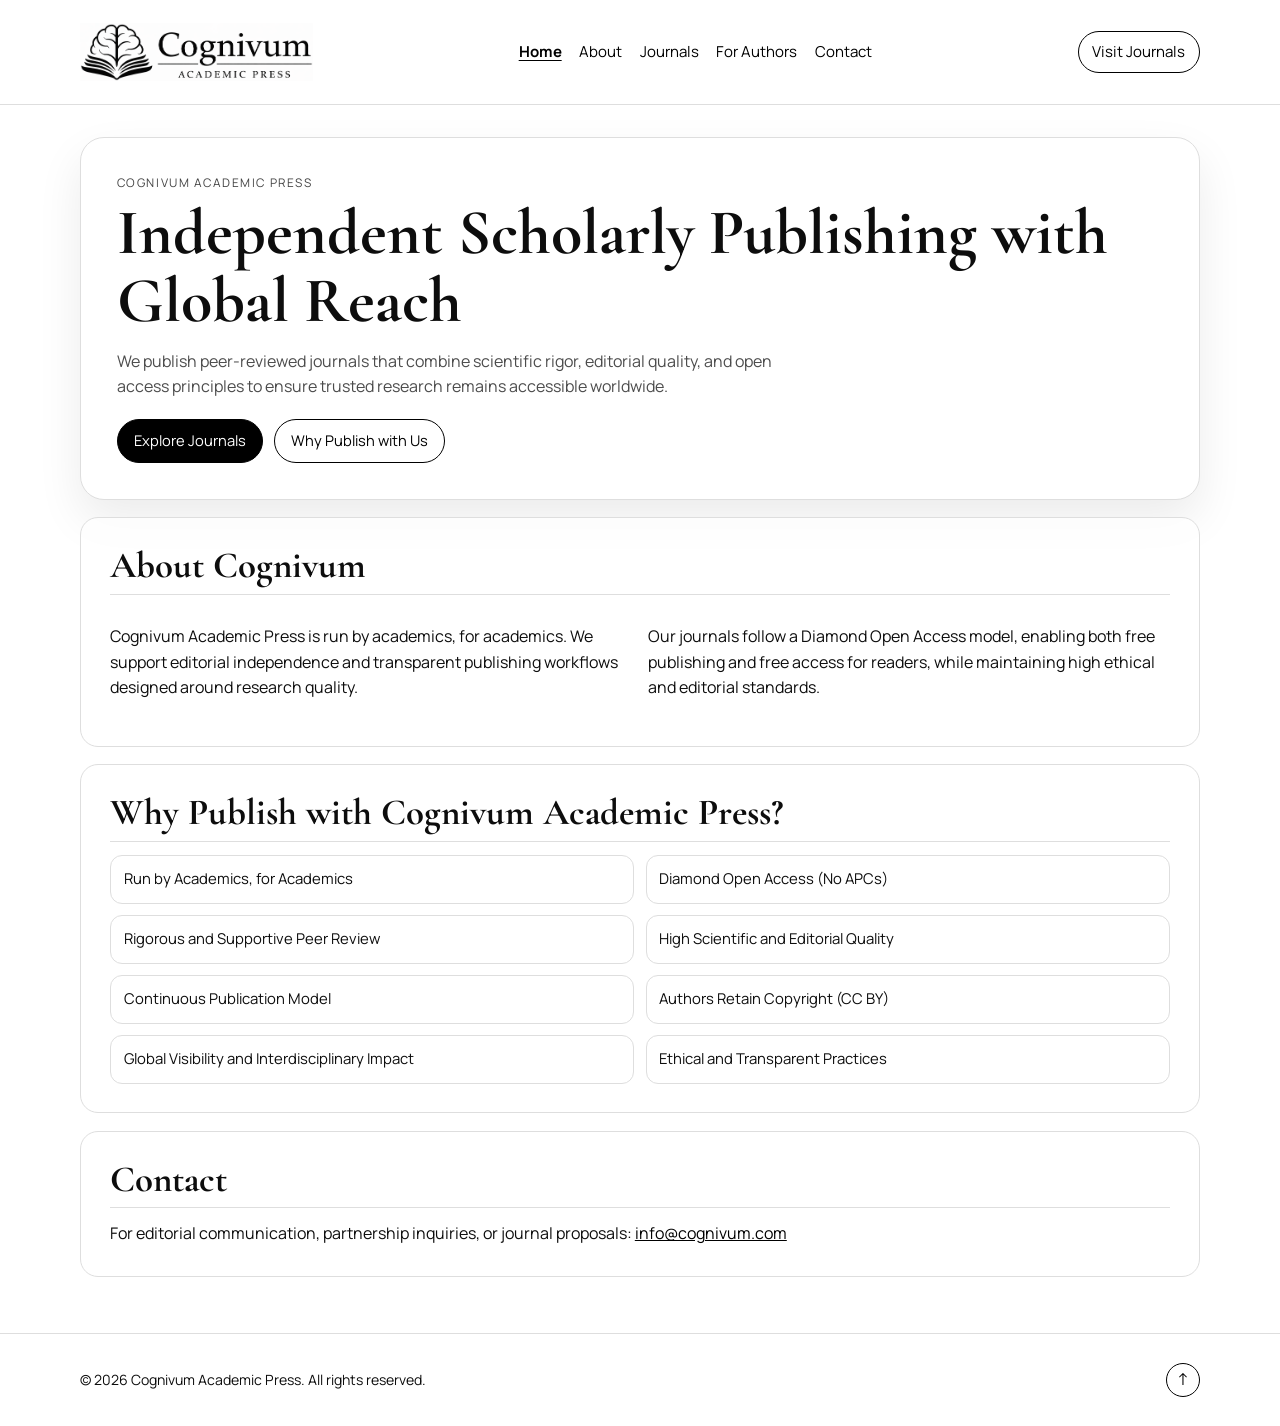
==== commit 795bee0d: "feat(branding): apply cognivum square favicon to publisher and journal pages" ====
--- a/index.html
+++ b/index.html
@@ -8,6 +8,9 @@
       name="description"
       content="Cognivum Academic Press is an independent academic publisher focused on rigorous peer review, diamond open access, and global research visibility."
     />
+    <link rel="icon" type="image/png" sizes="512x512" href="/favicon-cognivum-square.png" />
+    <link rel="shortcut icon" href="/favicon-cognivum-square.png" />
+    <link rel="apple-touch-icon" href="/favicon-cognivum-square.png" />
 
     <link rel="preconnect" href="https://fonts.googleapis.com" />
     <link rel="preconnect" href="https://fonts.gstatic.com" crossorigin />
--- a/assets/global-header.css
+++ b/assets/global-header.css
@@ -25,6 +25,60 @@
   display: block;
   height: 58px;
   width: auto;
+}
+
+.cgv-menu-toggle {
+  display: none;
+  align-items: center;
+  justify-content: center;
+  width: 2.4rem;
+  height: 2.4rem;
+  border: 1px solid #000;
+  border-radius: 999px;
+  background: #fff;
+  color: #000;
+  padding: 0;
+  cursor: pointer;
+}
+
+.cgv-menu-toggle__bars,
+.cgv-menu-toggle__bars::before,
+.cgv-menu-toggle__bars::after {
+  content: "";
+  display: block;
+  width: 1.05rem;
+  height: 2px;
+  border-radius: 999px;
+  background: #000;
+  transition: transform 0.18s ease, opacity 0.18s ease;
+}
+
+.cgv-menu-toggle__bars {
+  position: relative;
+}
+
+.cgv-menu-toggle__bars::before {
+  position: absolute;
+  top: -0.34rem;
+  left: 0;
+}
+
+.cgv-menu-toggle__bars::after {
+  position: absolute;
+  top: 0.34rem;
+  left: 0;
+}
+
+.cgv-header.is-menu-open .cgv-menu-toggle__bars {
+  background: transparent;
+}
+
+.cgv-header.is-menu-open .cgv-menu-toggle__bars::before {
+  transform: translateY(0.34rem) rotate(45deg);
+}
+
+.cgv-header.is-menu-open .cgv-menu-toggle__bars::after {
+  transform: translateY(-0.34rem) rotate(-45deg);
 }
 
 .cgv-nav {
@@ -133,3 +187,115 @@
     max-width: min(92vw, 360px);
   }
 }
+
+@media (max-width: 1040px) {
+  :root {
+    --cgv-header-height: 84px;
+  }
+
+  .cgv-header__inner {
+    grid-template-columns: minmax(0, 1fr);
+    grid-template-areas:
+      "brand"
+      "nav"
+      "cta";
+    align-content: start;
+    min-height: 84px;
+    padding: 0.45rem 0;
+    gap: 0.55rem;
+    align-items: center;
+    justify-items: stretch;
+  }
+
+  .cgv-brand {
+    grid-area: brand;
+    min-width: 0;
+    align-self: center;
+    display: inline-flex;
+    align-items: center;
+    justify-self: center;
+  }
+
+  .cgv-brand img {
+    height: 48px;
+    max-width: 100%;
+  }
+
+  .cgv-menu-toggle {
+    display: inline-flex;
+    grid-area: brand;
+    justify-self: end;
+    align-self: center;
+    z-index: 2;
+  }
+
+  .cgv-nav,
+  .cgv-cta {
+    display: none;
+  }
+
+  .cgv-header.is-menu-open .cgv-nav {
+    display: flex;
+    grid-area: nav;
+    width: 100%;
+    flex-direction: column;
+    align-items: flex-start;
+    gap: 0.35rem;
+    padding: 0.25rem 0 0.05rem;
+    border-top: 1px solid #dedede;
+  }
+
+  .cgv-header.is-menu-open .cgv-nav__link {
+    display: inline-flex;
+    align-items: center;
+    min-height: 2rem;
+    font-size: 0.95rem;
+    line-height: 1.35;
+    white-space: normal;
+    word-break: normal;
+    overflow-wrap: normal;
+    text-wrap: balance;
+  }
+
+  .cgv-header.is-menu-open .cgv-dropdown {
+    width: 100%;
+    display: block;
+  }
+
+  .cgv-header.is-menu-open .cgv-dropdown__menu {
+    position: static;
+    transform: none;
+    min-width: 0;
+    max-width: none;
+    width: 100%;
+    margin-top: 0.28rem;
+    border-radius: 10px;
+    box-shadow: none;
+    opacity: 1;
+    visibility: visible;
+    pointer-events: auto;
+  }
+
+  .cgv-header.is-menu-open .cgv-dropdown__item {
+    white-space: normal;
+    word-break: normal;
+    overflow-wrap: normal;
+    text-wrap: balance;
+    line-height: 1.35;
+  }
+
+  .cgv-header.is-menu-open .cgv-cta {
+    display: inline-flex;
+    grid-area: cta;
+    justify-self: start;
+    margin-top: 0.25rem;
+    margin-bottom: 0.1rem;
+    font-size: 0.9rem;
+    padding: 0.45rem 0.84rem;
+    line-height: 1.35;
+    white-space: normal;
+    word-break: normal;
+    overflow-wrap: normal;
+    text-wrap: balance;
+  }
+}
--- a/assets/global-footer.css
+++ b/assets/global-footer.css
@@ -18,6 +18,10 @@
   margin: 0;
   font-size: 0.88rem;
   text-align: left;
+}
+
+.cgv-footer__rights {
+  display: inline;
 }
 
 .cgv-back-to-top {
@@ -48,6 +52,11 @@
 
   .cgv-footer__inner p {
     font-size: 0.82rem;
+    line-height: 1.35;
+  }
+
+  .cgv-footer__rights {
+    display: block;
   }
 
   .cgv-back-to-top {
@@ -56,4 +65,3 @@
     font-size: 0.95rem;
   }
 }
-
--- a/styles.css
+++ b/styles.css
@@ -1,9 +1,9 @@
 :root {
-  --bg: #fdfdfd;
+  --bg: #ffffff;
   --ink: #0d0d0d;
   --muted: #4c4c4c;
   --line: #dedede;
-  --panel: rgba(255, 255, 255, 0.74);
+  --panel: #ffffff;
 }
 
 * {
@@ -25,27 +25,8 @@
 
 body::before,
 body::after {
-  content: "";
-  position: fixed;
-  border-radius: 999px;
-  pointer-events: none;
-  z-index: -1;
-}
-
-body::before {
-  width: min(58vw, 540px);
-  height: min(58vw, 540px);
-  background: radial-gradient(circle, rgba(0, 0, 0, 0.05), rgba(0, 0, 0, 0));
-  top: -170px;
-  left: -110px;
-}
-
-body::after {
-  width: min(52vw, 450px);
-  height: min(52vw, 450px);
-  background: radial-gradient(circle, rgba(0, 0, 0, 0.042), rgba(0, 0, 0, 0));
-  right: -140px;
-  bottom: -220px;
+  content: none;
+  display: none;
 }
 
 .wrap {
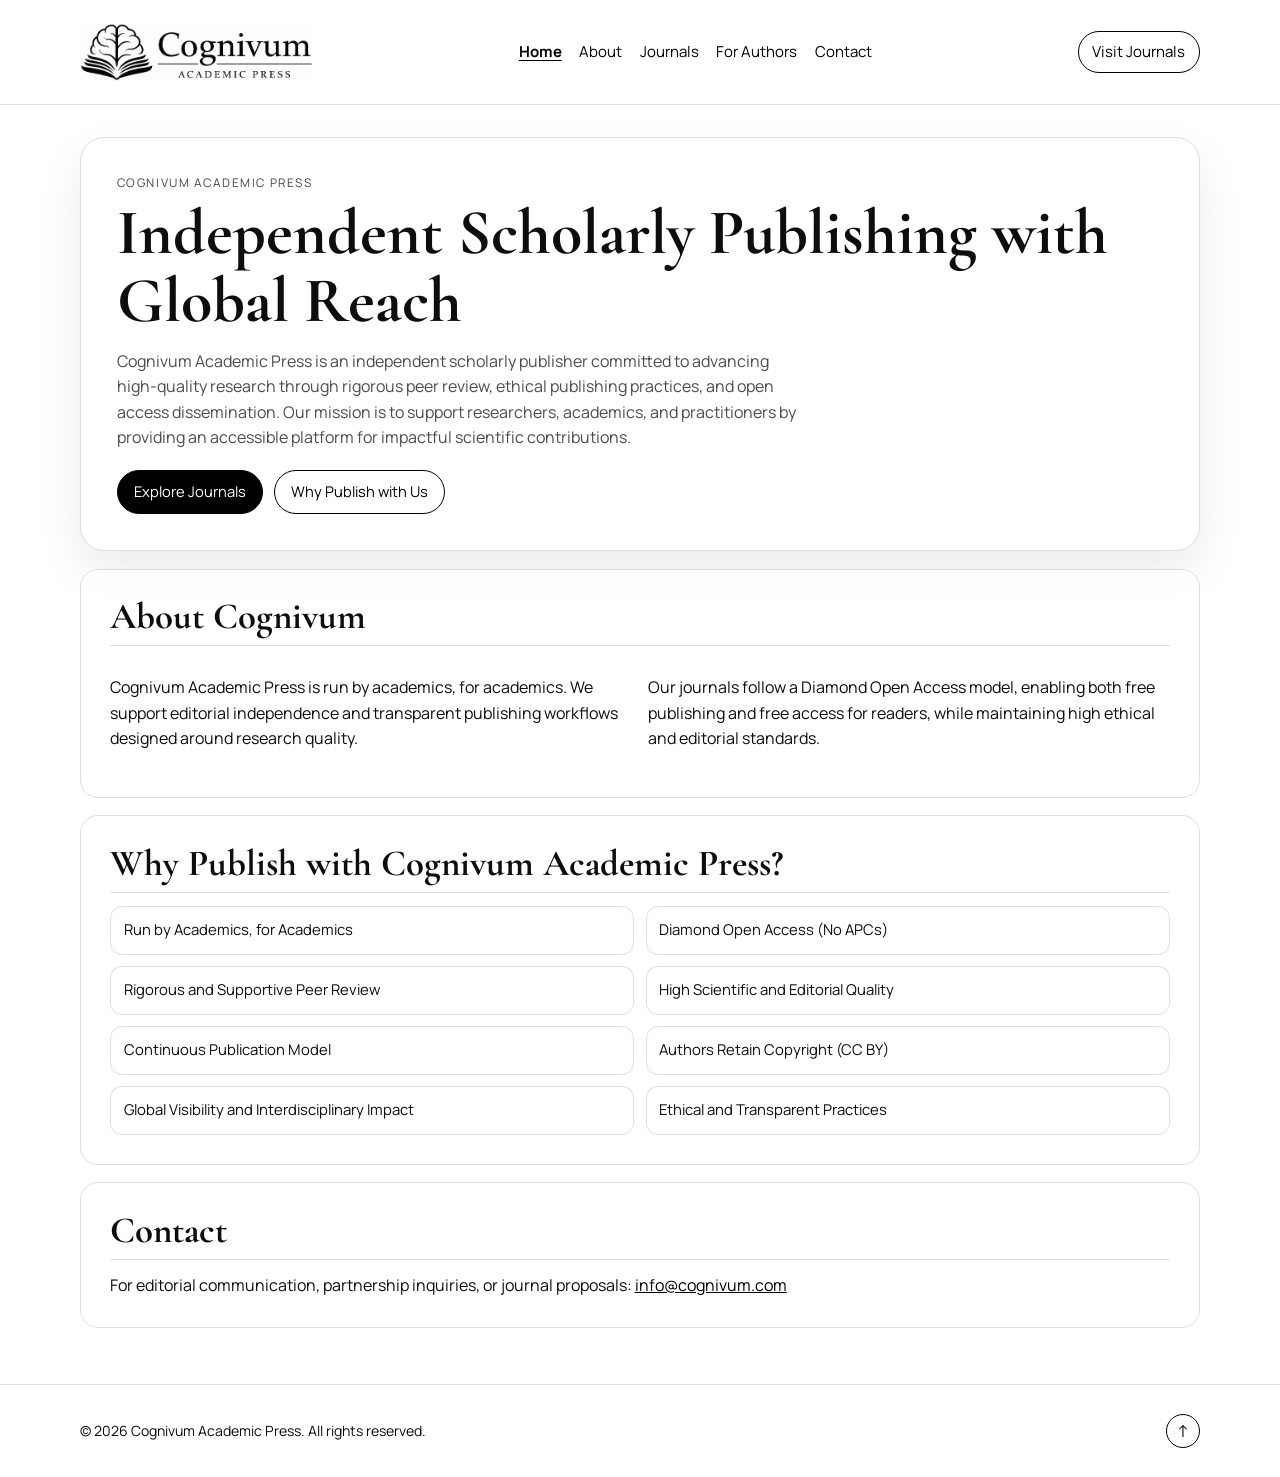
==== commit b98d94eb: "Update publisher hero description" ====
--- a/index.html
+++ b/index.html
@@ -31,8 +31,10 @@
         <p class="eyebrow">Cognivum Academic Press</p>
         <h1>Independent Scholarly Publishing with Global Reach</h1>
         <p class="lead">
-          We publish peer-reviewed journals that combine scientific rigor, editorial quality,
-          and open access principles to ensure trusted research remains accessible worldwide.
+          Cognivum Academic Press is an independent scholarly publisher committed to advancing
+          high-quality research through rigorous peer review, ethical publishing practices, and
+          open access dissemination. Our mission is to support researchers, academics, and
+          practitioners by providing an accessible platform for impactful scientific contributions.
         </p>
         <div class="hero-actions">
           <a class="button button-solid" href="/journals">Explore Journals</a>
--- a/styles.css
+++ b/styles.css
@@ -264,11 +264,36 @@
 }
 
 .journal-card {
+  display: grid;
+  grid-template-columns: 148px minmax(0, 1fr);
+  align-items: start;
+  gap: 1.2rem;
   border: 1px solid var(--line);
   border-radius: 14px;
   padding: 1rem 1.05rem;
   background: #fff;
   width: 100%;
+}
+
+.journal-cover {
+  display: block;
+  width: 100%;
+  max-width: 148px;
+  color: inherit;
+  text-decoration: none;
+}
+
+.journal-cover img {
+  display: block;
+  width: 100%;
+  aspect-ratio: 1131 / 1600;
+  object-fit: cover;
+  border: 1px solid var(--line);
+  background: #fff;
+}
+
+.journal-card-content {
+  min-width: 0;
 }
 
 .journal-card p {
@@ -390,9 +415,46 @@
     grid-template-columns: 1fr;
   }
 
+  .journal-card {
+    grid-template-columns: 108px minmax(0, 1fr);
+    gap: 0.9rem;
+  }
+
+  .journal-cover {
+    max-width: 108px;
+  }
+
   .dropdown-menu {
     min-width: 300px;
     max-width: min(92vw, 360px);
+  }
+}
+
+@media (max-width: 640px) {
+  .journal-card {
+    grid-template-columns: 1fr;
+    gap: 0.75rem;
+    padding: clamp(0.82rem, 4vw, 1rem);
+  }
+
+  .journal-cover {
+    justify-self: center;
+    width: clamp(118px, 42vw, 172px);
+    max-width: 100%;
+  }
+
+  .journal-card h3 {
+    font-size: clamp(1.22rem, 6.6vw, 1.55rem);
+    line-height: 1.08;
+  }
+
+  .journal-card p {
+    font-size: clamp(0.9rem, 4vw, 0.96rem);
+    line-height: 1.58;
+  }
+
+  .journal-card a {
+    font-size: clamp(0.86rem, 3.8vw, 0.92rem);
   }
 }
 
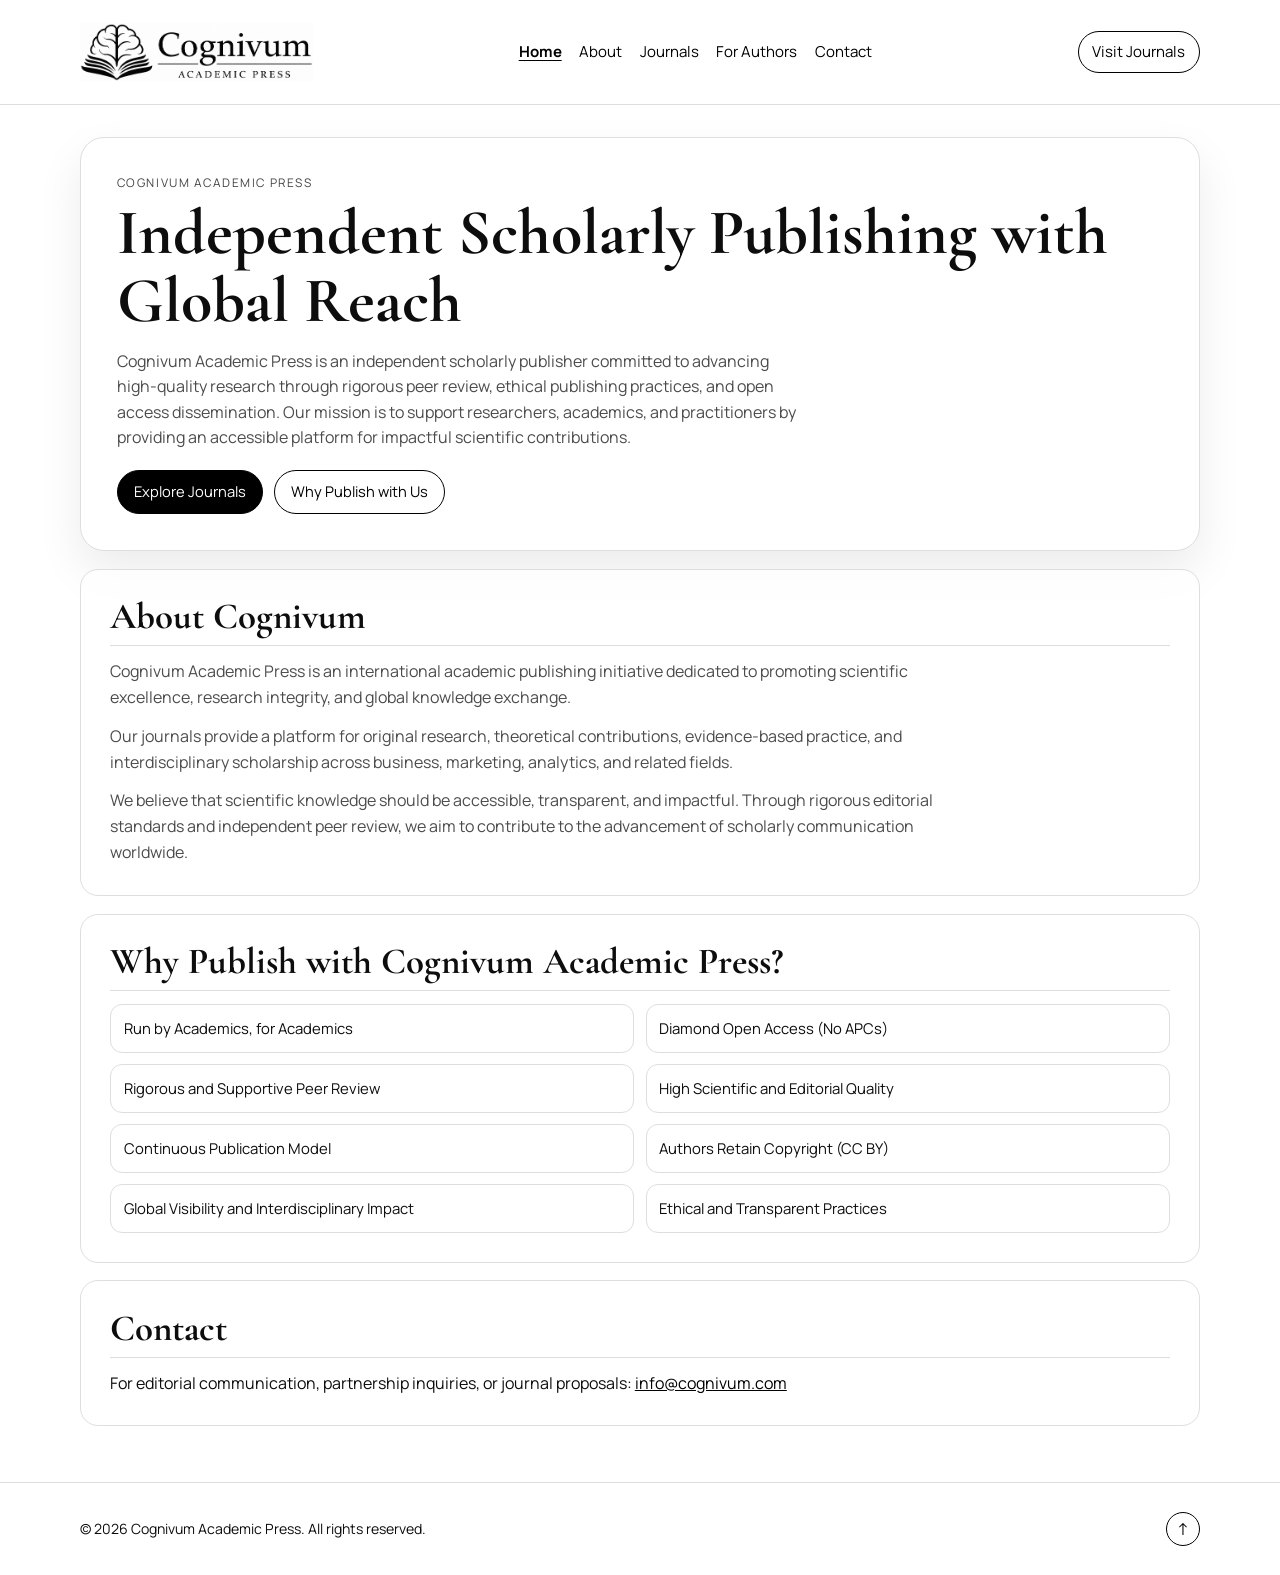
==== commit 9b652184: "Update about section copy" ====
--- a/index.html
+++ b/index.html
@@ -46,14 +46,20 @@
         <div class="block-head">
           <h2>About Cognivum</h2>
         </div>
-        <div class="about-grid">
+        <div class="about-copy">
           <p>
-            Cognivum Academic Press is run by academics, for academics. We support editorial
-            independence and transparent publishing workflows designed around research quality.
+            Cognivum Academic Press is an international academic publishing initiative dedicated
+            to promoting scientific excellence, research integrity, and global knowledge exchange.
           </p>
           <p>
-            Our journals follow a Diamond Open Access model, enabling both free publishing and
-            free access for readers, while maintaining high ethical and editorial standards.
+            Our journals provide a platform for original research, theoretical contributions,
+            evidence-based practice, and interdisciplinary scholarship across business, marketing,
+            analytics, and related fields.
+          </p>
+          <p>
+            We believe that scientific knowledge should be accessible, transparent, and impactful.
+            Through rigorous editorial standards and independent peer review, we aim to contribute
+            to the advancement of scholarly communication worldwide.
           </p>
         </div>
       </section>
--- a/styles.css
+++ b/styles.css
@@ -248,6 +248,20 @@
   display: grid;
   grid-template-columns: 1fr 1fr;
   gap: 1rem;
+}
+
+.about-copy {
+  max-width: 86ch;
+}
+
+.about-copy p {
+  margin: 0;
+  color: var(--muted);
+  line-height: 1.62;
+}
+
+.about-copy p + p {
+  margin-top: 0.8rem;
 }
 
 .journal-list,
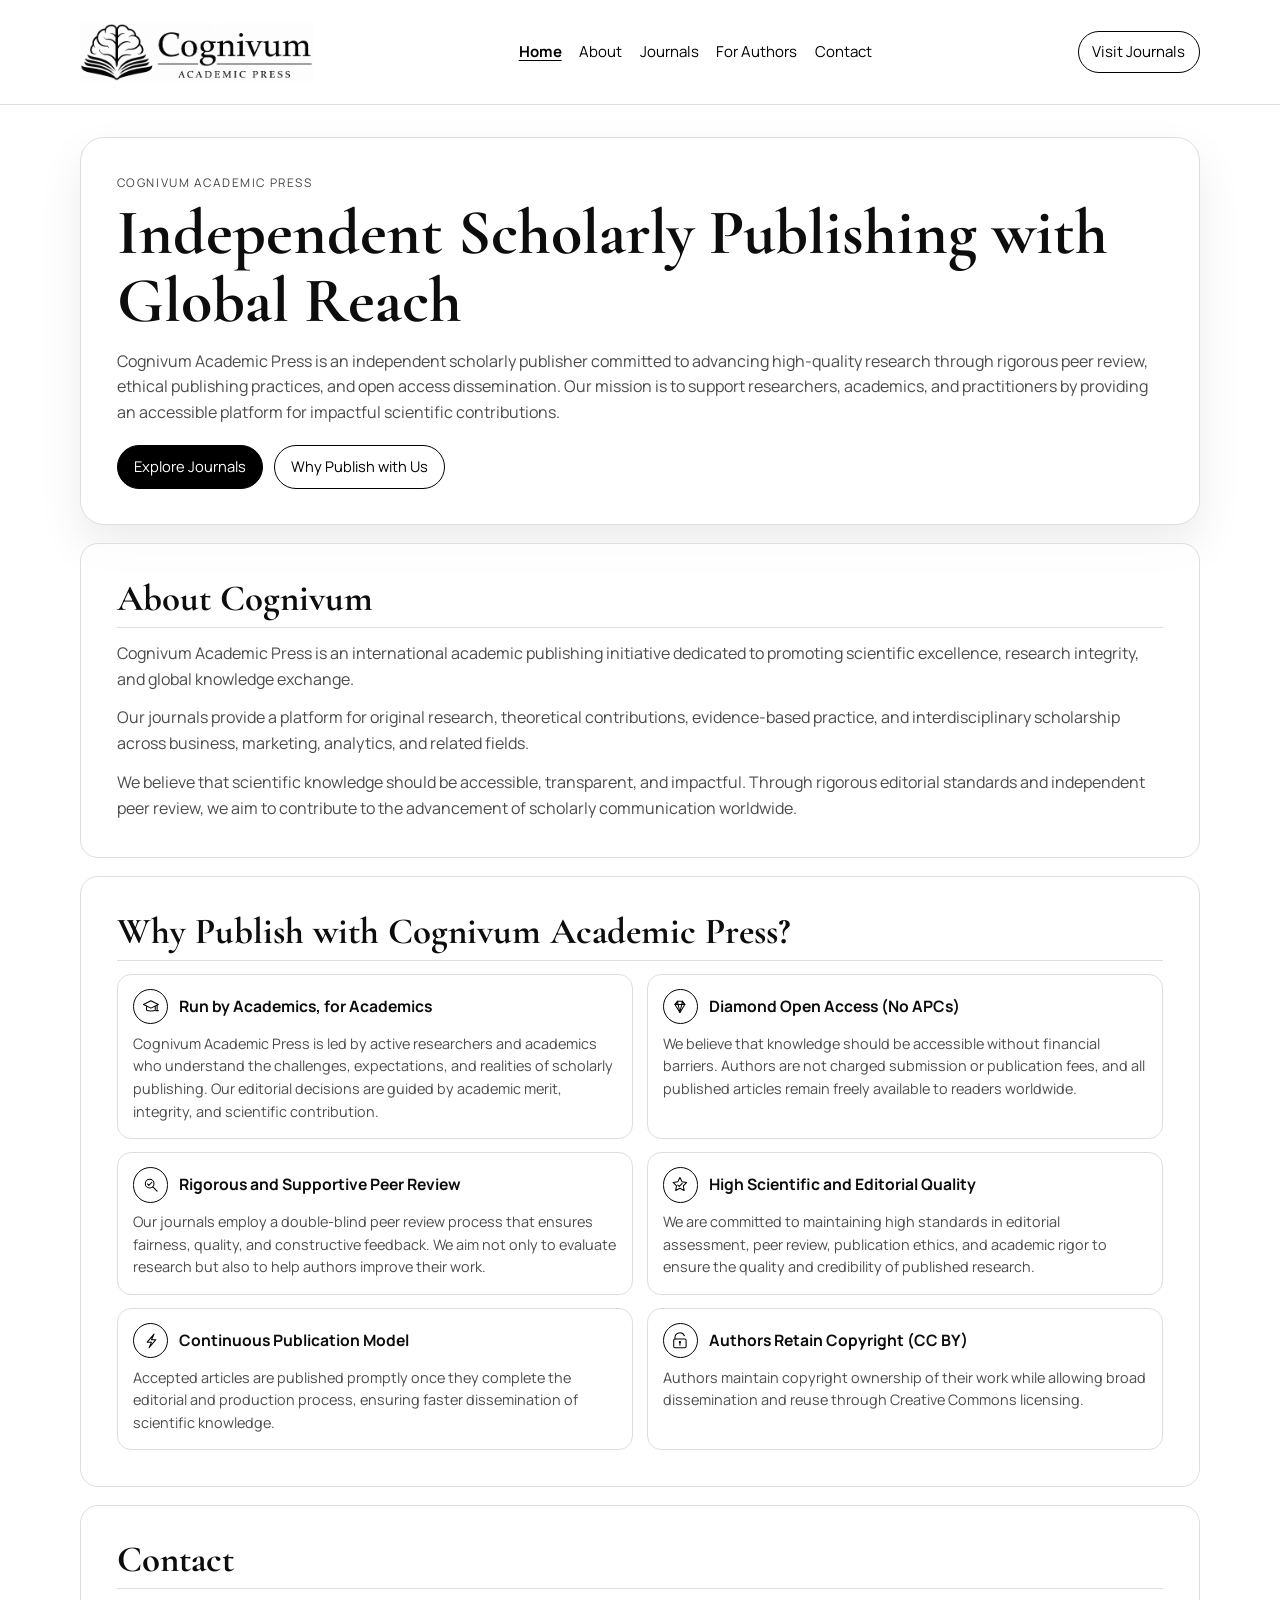
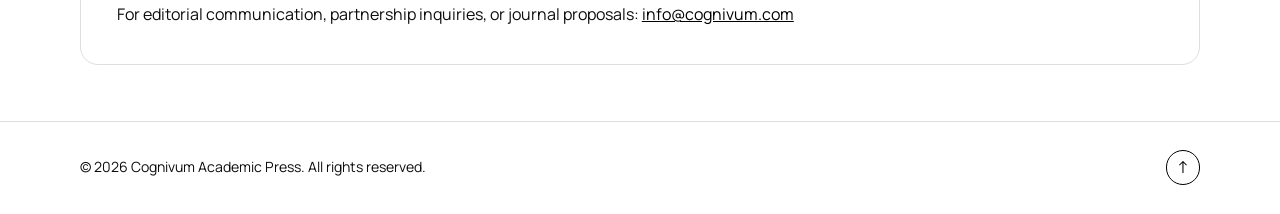
==== commit 2b2cf92b: "Expand publisher value cards" ====
--- a/index.html
+++ b/index.html
@@ -70,14 +70,112 @@
         </div>
 
         <ul class="value-grid">
-          <li>Run by Academics, for Academics</li>
-          <li>Diamond Open Access (No APCs)</li>
-          <li>Rigorous and Supportive Peer Review</li>
-          <li>High Scientific and Editorial Quality</li>
-          <li>Continuous Publication Model</li>
-          <li>Authors Retain Copyright (CC BY)</li>
-          <li>Global Visibility and Interdisciplinary Impact</li>
-          <li>Ethical and Transparent Practices</li>
+          <li class="value-card">
+            <div class="value-card-head">
+              <span class="value-icon" aria-hidden="true">
+                <svg viewBox="0 0 32 32" focusable="false">
+                  <path d="M4 12l12-6 12 6-12 6-12-6z" />
+                  <path d="M9 15v6c2 2 12 2 14 0v-6" />
+                  <path d="M26 13v7" />
+                  <path d="M24 22h4" />
+                </svg>
+              </span>
+              <h3>Run by Academics, for Academics</h3>
+            </div>
+            <p>
+              Cognivum Academic Press is led by active researchers and academics who understand
+              the challenges, expectations, and realities of scholarly publishing. Our editorial
+              decisions are guided by academic merit, integrity, and scientific contribution.
+            </p>
+          </li>
+
+          <li class="value-card">
+            <div class="value-card-head">
+              <span class="value-icon" aria-hidden="true">
+                <svg viewBox="0 0 32 32" focusable="false">
+                  <path d="M8 12l4-5h8l4 5-8 13-8-13z" />
+                  <path d="M8 12h16" />
+                  <path d="M12 7l4 18 4-18" />
+                  <path d="M12 7l-1.5 5" />
+                  <path d="M20 7l1.5 5" />
+                </svg>
+              </span>
+              <h3>Diamond Open Access (No APCs)</h3>
+            </div>
+            <p>
+              We believe that knowledge should be accessible without financial barriers. Authors
+              are not charged submission or publication fees, and all published articles remain
+              freely available to readers worldwide.
+            </p>
+          </li>
+
+          <li class="value-card">
+            <div class="value-card-head">
+              <span class="value-icon" aria-hidden="true">
+                <svg viewBox="0 0 32 32" focusable="false">
+                  <circle cx="14" cy="14" r="7" />
+                  <path d="M19 19l7 7" />
+                  <path d="M10.5 14.5l2.2 2.2 4.8-5" />
+                </svg>
+              </span>
+              <h3>Rigorous and Supportive Peer Review</h3>
+            </div>
+            <p>
+              Our journals employ a double-blind peer review process that ensures fairness,
+              quality, and constructive feedback. We aim not only to evaluate research but also
+              to help authors improve their work.
+            </p>
+          </li>
+
+          <li class="value-card">
+            <div class="value-card-head">
+              <span class="value-icon" aria-hidden="true">
+                <svg viewBox="0 0 32 32" focusable="false">
+                  <path d="M16 4l3.4 6.9 7.6 1.1-5.5 5.4 1.3 7.6-6.8-3.6-6.8 3.6 1.3-7.6-5.5-5.4 7.6-1.1L16 4z" />
+                  <path d="M12.5 16.2l2.4 2.3 4.8-5.1" />
+                </svg>
+              </span>
+              <h3>High Scientific and Editorial Quality</h3>
+            </div>
+            <p>
+              We are committed to maintaining high standards in editorial assessment, peer review,
+              publication ethics, and academic rigor to ensure the quality and credibility of
+              published research.
+            </p>
+          </li>
+
+          <li class="value-card">
+            <div class="value-card-head">
+              <span class="value-icon" aria-hidden="true">
+                <svg viewBox="0 0 32 32" focusable="false">
+                  <path d="M21 5l-11 13h7l-4 9 11-13h-7l4-9z" />
+                </svg>
+              </span>
+              <h3>Continuous Publication Model</h3>
+            </div>
+            <p>
+              Accepted articles are published promptly once they complete the editorial and
+              production process, ensuring faster dissemination of scientific knowledge.
+            </p>
+          </li>
+
+          <li class="value-card">
+            <div class="value-card-head">
+              <span class="value-icon" aria-hidden="true">
+                <svg viewBox="0 0 32 32" focusable="false">
+                  <path d="M8 13v-2a8 8 0 0 1 15.2-3.5" />
+                  <rect x="6" y="13" width="20" height="14" rx="2" />
+                  <path d="M16 18v5" />
+                  <circle cx="16" cy="18" r="1" />
+                </svg>
+              </span>
+              <h3>Authors Retain Copyright (CC BY)</h3>
+            </div>
+            <p>
+              Authors maintain copyright ownership of their work while allowing broad dissemination
+              and reuse through Creative Commons licensing.
+            </p>
+          </li>
         </ul>
       </section>
 
--- a/styles.css
+++ b/styles.css
@@ -4,6 +4,7 @@
   --muted: #4c4c4c;
   --line: #dedede;
   --panel: #ffffff;
+  --copy-width: 65.5rem;
 }
 
 * {
@@ -174,6 +175,7 @@
 h1 {
   font-size: clamp(2rem, 5vw, 4.2rem);
   margin-top: 0.42rem;
+  max-width: var(--copy-width);
 }
 
 h2 {
@@ -186,7 +188,7 @@
 
 .lead {
   margin: 0.92rem 0 0;
-  max-width: 68ch;
+  max-width: var(--copy-width);
   color: var(--muted);
 }
 
@@ -220,7 +222,7 @@
   margin-top: 1.1rem;
   border: 1px solid var(--line);
   border-radius: 18px;
-  padding: clamp(1rem, 2.4vw, 1.8rem);
+  padding: clamp(1.2rem, 2.8vw, 2.7rem);
   background: rgba(255, 255, 255, 0.8);
 }
 
@@ -251,7 +253,7 @@
 }
 
 .about-copy {
-  max-width: 86ch;
+  max-width: var(--copy-width);
 }
 
 .about-copy p {
@@ -334,15 +336,59 @@
 .value-grid {
   display: grid;
   grid-template-columns: repeat(2, minmax(0, 1fr));
-  gap: 0.7rem;
-}
-
-.value-grid li {
+  gap: 0.82rem;
+}
+
+.value-card {
   border: 1px solid var(--line);
-  border-radius: 12px;
-  padding: 0.72rem 0.8rem;
+  border-radius: 14px;
+  padding: 0.9rem 0.95rem;
   background: #fff;
-  font-size: 0.93rem;
+}
+
+.value-card-head {
+  display: grid;
+  grid-template-columns: auto minmax(0, 1fr);
+  align-items: center;
+  gap: 0.68rem;
+  margin-bottom: 0.52rem;
+}
+
+.value-icon {
+  display: inline-flex;
+  align-items: center;
+  justify-content: center;
+  width: 2.2rem;
+  height: 2.2rem;
+  border: 1px solid #000;
+  border-radius: 999px;
+  color: #000;
+  flex: 0 0 auto;
+}
+
+.value-icon svg {
+  width: 1.24rem;
+  height: 1.24rem;
+  fill: none;
+  stroke: currentColor;
+  stroke-width: 1.7;
+  stroke-linecap: round;
+  stroke-linejoin: round;
+}
+
+.value-card h3 {
+  font-family: "Manrope", sans-serif;
+  font-size: 0.98rem;
+  font-weight: 700;
+  line-height: 1.25;
+  margin: 0;
+}
+
+.value-card p {
+  margin: 0;
+  color: var(--muted);
+  font-size: 0.9rem;
+  line-height: 1.58;
 }
 
 #contact p {
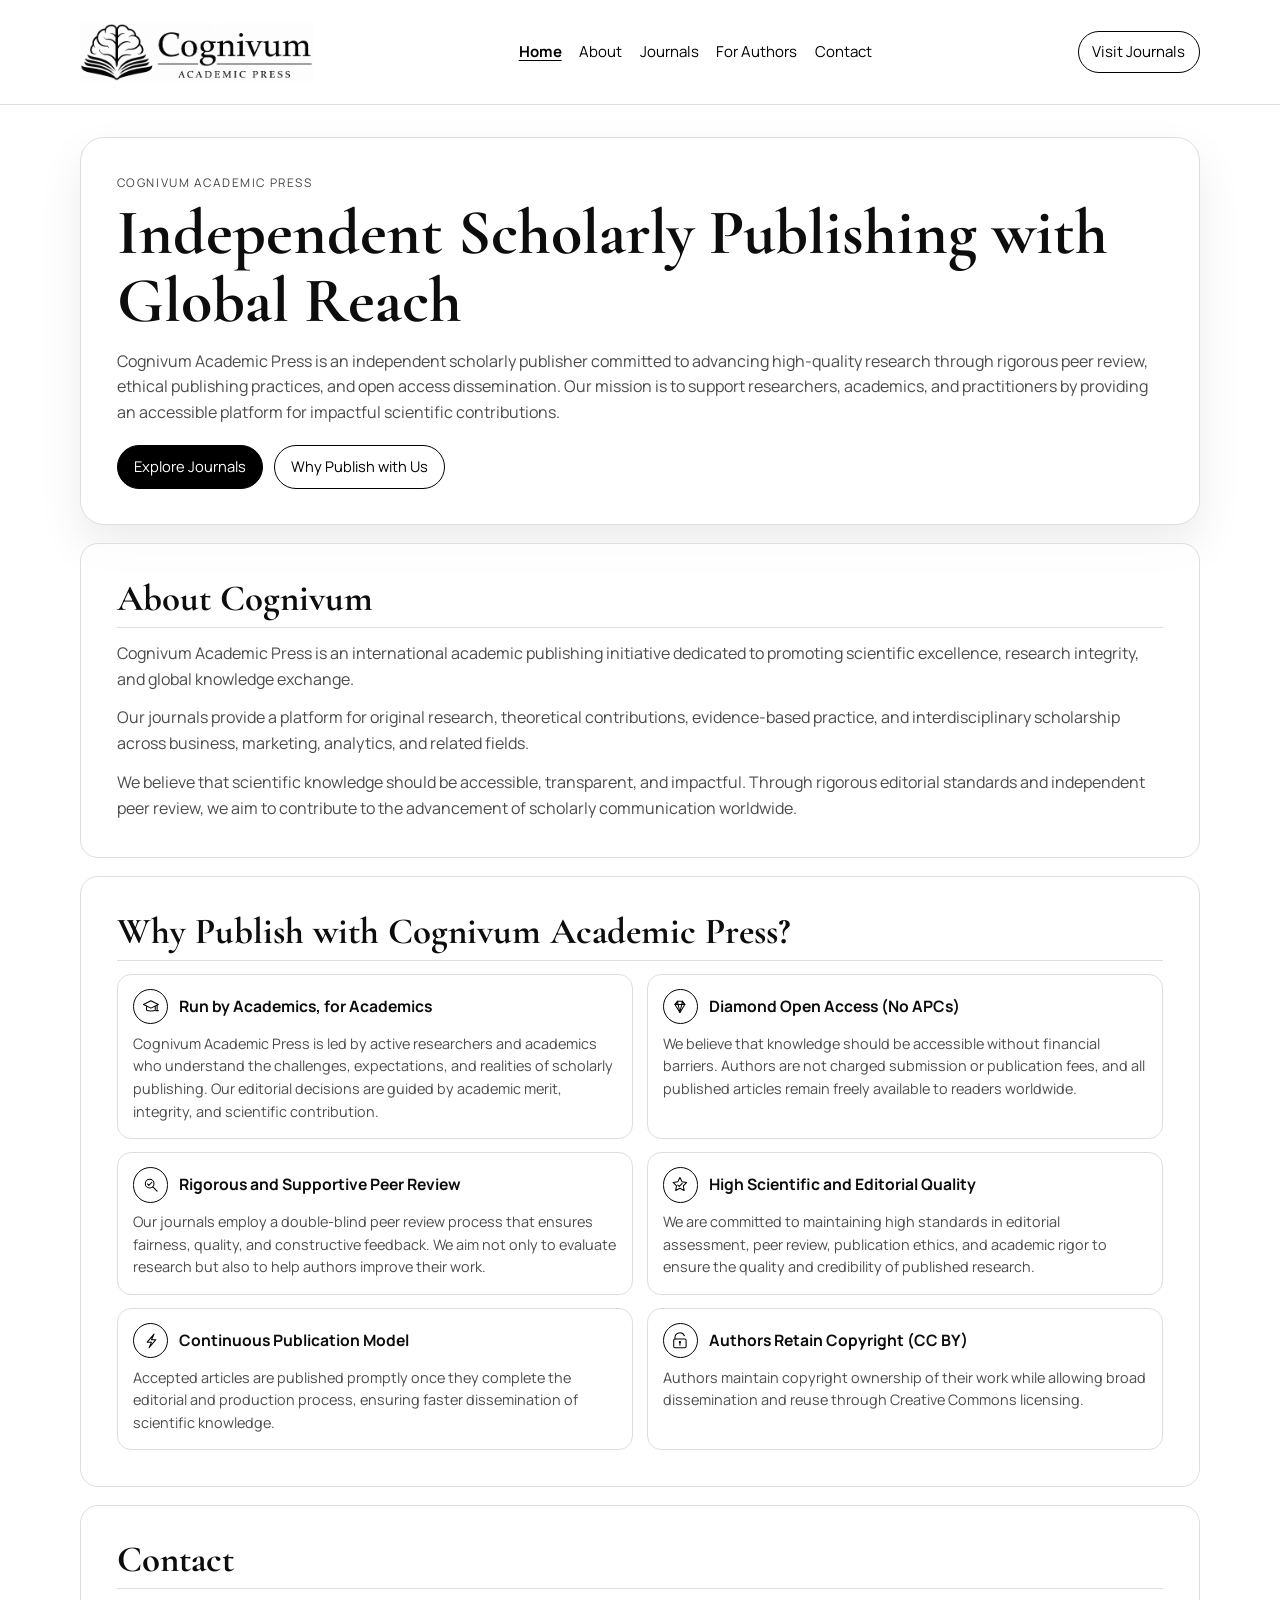
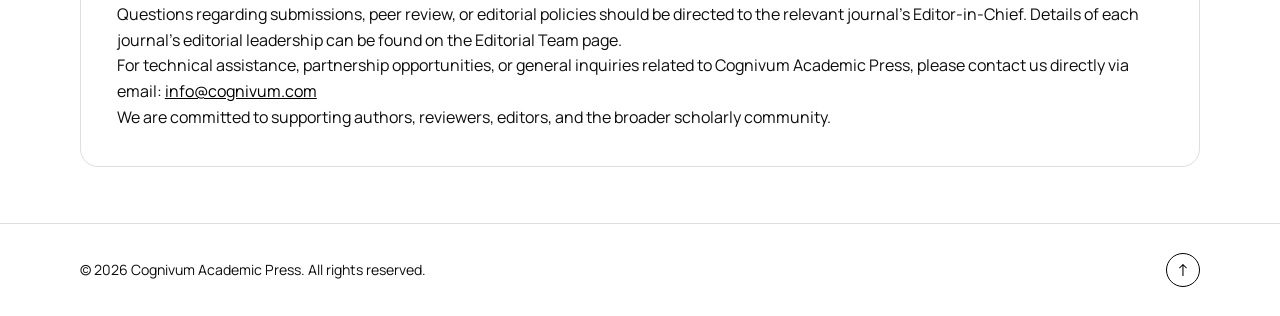
==== commit f10d3224: "Update contact section copy" ====
--- a/index.html
+++ b/index.html
@@ -184,8 +184,18 @@
           <h2>Contact</h2>
         </div>
         <p>
-          For editorial communication, partnership inquiries, or journal proposals:
+          Questions regarding submissions, peer review, or editorial policies should be directed to
+          the relevant journal's Editor-in-Chief. Details of each journal's editorial leadership can
+          be found on the Editorial Team page.
+        </p>
+        <p>
+          For technical assistance, partnership opportunities, or general inquiries related to
+          Cognivum Academic Press, please contact us directly via email:
           <a href="mailto:info@cognivum.com">info@cognivum.com</a>
+        </p>
+        <p>
+          We are committed to supporting authors, reviewers, editors, and the broader scholarly
+          community.
         </p>
       </section>
     </main>
